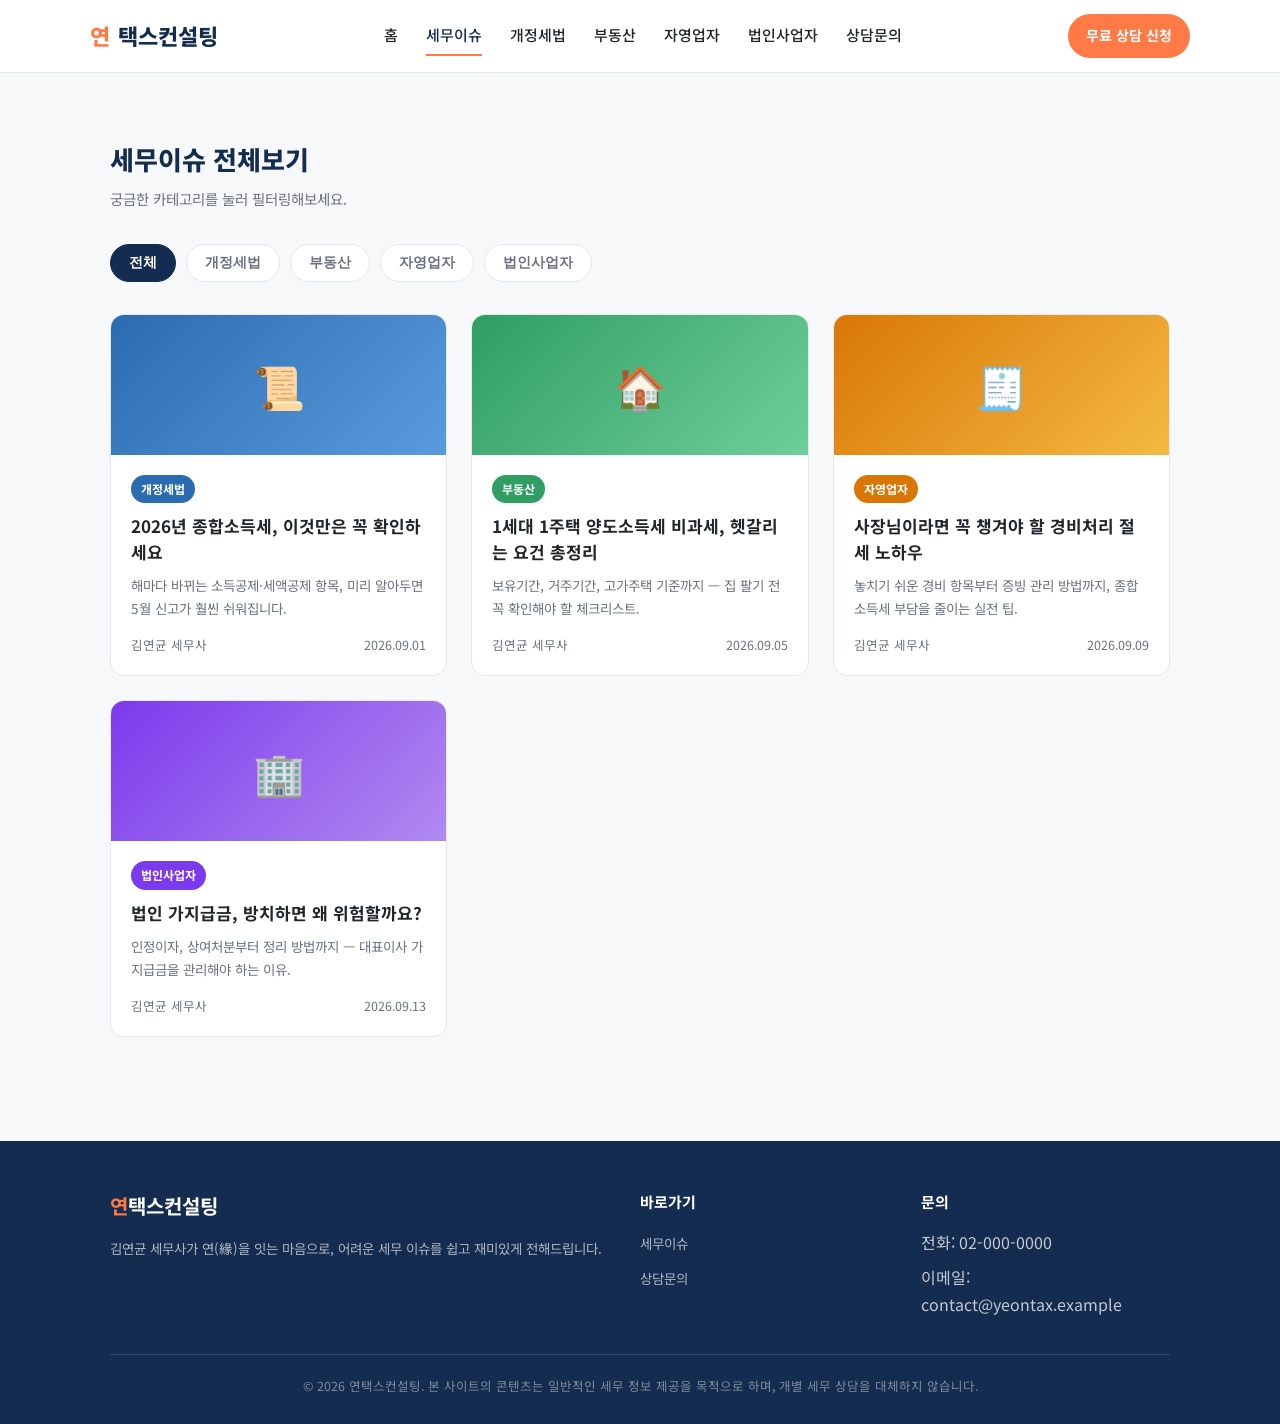
==== blog.html @ 4e2dc9d8 "Merge 58a5f38770da1b1a11c53f82adcb4b5a8daee67b into 29d1952ac6ea8d5ac8eed54de7ce35b76712c909" ====
<!DOCTYPE html>
<html lang="ko">
<head>
<meta charset="UTF-8">
<meta name="viewport" content="width=device-width, initial-scale=1.0">
<title>세무이슈 전체보기 | 연택스컨설팅</title>
<meta name="description" content="개정세법, 부동산, 자영업자, 법인사업자 카테고리별 세무 이슈를 모아봤습니다.">
<link rel="preconnect" href="https://fonts.googleapis.com">
<link href="https://fonts.googleapis.com/css2?family=Noto+Sans+KR:wght@400;500;700;800&display=swap" rel="stylesheet">
<link rel="stylesheet" href="css/style.css">
</head>
<body>

<header class="site-header">
  <div class="wrap header-inner">
    <a href="index.html" class="logo"><span>연</span>택스컨설팅</a>
    <nav class="main-nav">
      <a href="index.html">홈</a>
      <a href="blog.html" class="active">세무이슈</a>
      <a href="blog.html?cat=tax">개정세법</a>
      <a href="blog.html?cat=realestate">부동산</a>
      <a href="blog.html?cat=selfemployed">자영업자</a>
      <a href="blog.html?cat=corp">법인사업자</a>
      <a href="contact.html">상담문의</a>
    </nav>
    <a href="contact.html" class="header-cta">무료 상담 신청</a>
    <button class="nav-toggle" aria-label="메뉴 열기">☰</button>
  </div>
</header>

<section class="section" style="padding-bottom:0;">
  <div class="wrap">
    <div class="section-head">
      <div>
        <h2>세무이슈 전체보기</h2>
        <p>궁금한 카테고리를 눌러 필터링해보세요.</p>
      </div>
    </div>
    <div class="filter-tabs">
      <button class="filter-tab active" data-filter="all">전체</button>
      <button class="filter-tab" data-filter="tax">개정세법</button>
      <button class="filter-tab" data-filter="realestate">부동산</button>
      <button class="filter-tab" data-filter="selfemployed">자영업자</button>
      <button class="filter-tab" data-filter="corp">법인사업자</button>
    </div>
  </div>
</section>

<section class="section" style="padding-top:0;">
  <div class="wrap">
    <div class="post-grid">
      <a class="post-card" href="posts/post-1.html" data-category="tax">
        <div class="post-thumb thumb-tax">📜</div>
        <div class="post-body">
          <span class="tag tag-tax">개정세법</span>
          <h3>2026년 종합소득세, 이것만은 꼭 확인하세요</h3>
          <p class="excerpt">해마다 바뀌는 소득공제·세액공제 항목, 미리 알아두면 5월 신고가 훨씬 쉬워집니다.</p>
          <div class="post-meta"><span>김연균 세무사</span><span>2026.09.01</span></div>
        </div>
      </a>
      <a class="post-card" href="posts/post-2.html" data-category="realestate">
        <div class="post-thumb thumb-realestate">🏠</div>
        <div class="post-body">
          <span class="tag tag-realestate">부동산</span>
          <h3>1세대 1주택 양도소득세 비과세, 헷갈리는 요건 총정리</h3>
          <p class="excerpt">보유기간, 거주기간, 고가주택 기준까지 — 집 팔기 전 꼭 확인해야 할 체크리스트.</p>
          <div class="post-meta"><span>김연균 세무사</span><span>2026.09.05</span></div>
        </div>
      </a>
      <a class="post-card" href="posts/post-3.html" data-category="selfemployed">
        <div class="post-thumb thumb-selfemployed">🧾</div>
        <div class="post-body">
          <span class="tag tag-selfemployed">자영업자</span>
          <h3>사장님이라면 꼭 챙겨야 할 경비처리 절세 노하우</h3>
          <p class="excerpt">놓치기 쉬운 경비 항목부터 증빙 관리 방법까지, 종합소득세 부담을 줄이는 실전 팁.</p>
          <div class="post-meta"><span>김연균 세무사</span><span>2026.09.09</span></div>
        </div>
      </a>

      <a class="post-card" href="posts/post-4.html" data-category="corp">
        <div class="post-thumb thumb-corp">🏢</div>
        <div class="post-body">
          <span class="tag tag-corp">법인사업자</span>
          <h3>법인 가지급금, 방치하면 왜 위험할까요?</h3>
          <p class="excerpt">인정이자, 상여처분부터 정리 방법까지 — 대표이사 가지급금을 관리해야 하는 이유.</p>
          <div class="post-meta"><span>김연균 세무사</span><span>2026.09.13</span></div>
        </div>
      </a>

      <!-- 앞으로 새 글이 추가되면 이 자리에 카드를 하나씩 늘려주세요.
           data-category 값은 tax / realestate / selfemployed / corp 중 하나로 지정합니다. -->
    </div>
  </div>
</section>

<footer class="site-footer">
  <div class="wrap">
    <div class="footer-grid">
      <div>
        <h4 style="color:#fff; font-size:20px;"><span style="color:var(--accent);">연</span>택스컨설팅</h4>
        <p>김연균 세무사가 연(緣)을 잇는 마음으로, 어려운 세무 이슈를 쉽고 재미있게 전해드립니다.</p>
      </div>
      <div>
        <h4>바로가기</h4>
        <ul>
          <li><a href="blog.html">세무이슈</a></li>
          <li><a href="contact.html">상담문의</a></li>
        </ul>
      </div>
      <div>
        <h4>문의</h4>
        <ul>
          <li>전화: 02-000-0000</li>
          <li>이메일: contact@yeontax.example</li>
        </ul>
      </div>
    </div>
    <div class="footer-bottom">
      © 2026 연택스컨설팅. 본 사이트의 콘텐츠는 일반적인 세무 정보 제공을 목적으로 하며, 개별 세무 상담을 대체하지 않습니다.
    </div>
  </div>
</footer>

<script src="js/main.js"></script>
<script>
  // URL의 ?cat= 파라미터로 들어오면 해당 필터를 자동 적용
  (function () {
    var params = new URLSearchParams(window.location.search);
    var cat = params.get("cat");
    if (cat) {
      var tab = document.querySelector('.filter-tab[data-filter="' + cat + '"]');
      if (tab) tab.click();
    }
  })();
</script>
</body>
</html>
---- css/style.css ----
/* ===== 세무톡 공통 스타일 ===== */
:root {
  --navy: #142c4f;
  --navy-light: #1e3f6e;
  --accent: #ff7a45;
  --accent-dark: #e2601f;
  --bg: #f7f8fa;
  --card-bg: #ffffff;
  --text: #22262b;
  --text-muted: #6b7280;
  --border: #e5e8ec;
  --tag-tax: #2b6cb0;
  --tag-realestate: #2f9e63;
  --tag-selfemployed: #d97706;
  --tag-corp: #7c3aed;
  --radius: 14px;
  --max-width: 1100px;
}

* { box-sizing: border-box; }

html { scroll-behavior: smooth; }

body {
  margin: 0;
  font-family: "Noto Sans KR", "Pretendard", -apple-system, "Malgun Gothic", sans-serif;
  background: var(--bg);
  color: var(--text);
  line-height: 1.7;
  -webkit-font-smoothing: antialiased;
}

a { color: inherit; text-decoration: none; }
img { max-width: 100%; display: block; }
ul { list-style: none; margin: 0; padding: 0; }

.wrap {
  max-width: var(--max-width);
  margin: 0 auto;
  padding: 0 20px;
}

/* ---------- Header ---------- */
.site-header {
  position: sticky;
  top: 0;
  z-index: 50;
  background: rgba(255, 255, 255, 0.92);
  backdrop-filter: blur(6px);
  border-bottom: 1px solid var(--border);
}

.header-inner {
  display: flex;
  align-items: center;
  justify-content: space-between;
  padding: 14px 0;
}

.logo {
  display: flex;
  align-items: center;
  gap: 8px;
  font-weight: 800;
  font-size: 22px;
  color: var(--navy);
}
.logo span { color: var(--accent); }

.main-nav {
  display: flex;
  gap: 28px;
}
.main-nav a {
  font-size: 15px;
  font-weight: 500;
  color: var(--text);
  padding: 6px 0;
  border-bottom: 2px solid transparent;
  transition: color .15s, border-color .15s;
}
.main-nav a:hover,
.main-nav a.active {
  color: var(--navy);
  border-color: var(--accent);
}

.header-cta {
  display: inline-block;
  background: var(--accent);
  color: #fff;
  font-weight: 700;
  font-size: 14px;
  padding: 10px 18px;
  border-radius: 999px;
  transition: background .15s, transform .15s;
  white-space: nowrap;
}
.header-cta:hover { background: var(--accent-dark); transform: translateY(-1px); }

.nav-toggle {
  display: none;
  background: none;
  border: none;
  font-size: 24px;
  cursor: pointer;
  color: var(--navy);
}

/* ---------- Hero ---------- */
.hero {
  background: linear-gradient(135deg, var(--navy) 0%, var(--navy-light) 100%);
  color: #fff;
  padding: 72px 0 88px;
}
.hero-inner { text-align: center; max-width: 720px; margin: 0 auto; }
.hero-eyebrow {
  display: inline-block;
  background: rgba(255,255,255,0.12);
  padding: 6px 14px;
  border-radius: 999px;
  font-size: 13px;
  font-weight: 600;
  margin-bottom: 18px;
  letter-spacing: .02em;
}
.hero h1 {
  font-size: clamp(28px, 4vw, 42px);
  line-height: 1.4;
  margin: 0 0 16px;
  font-weight: 800;
}
.hero h1 em { color: var(--accent); font-style: normal; }
.hero p {
  font-size: 17px;
  color: rgba(255,255,255,0.82);
  margin: 0 0 32px;
}
.hero-actions {
  display: flex;
  gap: 12px;
  justify-content: center;
  flex-wrap: wrap;
}
.btn {
  display: inline-block;
  padding: 14px 28px;
  border-radius: 999px;
  font-weight: 700;
  font-size: 15px;
  transition: transform .15s, box-shadow .15s, background .15s;
}
.btn-primary {
  background: var(--accent);
  color: #fff;
  box-shadow: 0 8px 20px rgba(255,122,69,0.35);
}
.btn-primary:hover { background: var(--accent-dark); transform: translateY(-2px); }
.btn-ghost {
  background: rgba(255,255,255,0.08);
  color: #fff;
  border: 1px solid rgba(255,255,255,0.35);
}
.btn-ghost:hover { background: rgba(255,255,255,0.18); }

/* ---------- Section titles ---------- */
.section { padding: 64px 0; }
.section-head {
  display: flex;
  align-items: flex-end;
  justify-content: space-between;
  margin-bottom: 32px;
  gap: 16px;
  flex-wrap: wrap;
}
.section-head h2 {
  font-size: 26px;
  font-weight: 800;
  color: var(--navy);
  margin: 0 0 6px;
}
.section-head p { margin: 0; color: var(--text-muted); font-size: 14.5px; }
.section-link {
  font-weight: 700;
  font-size: 14px;
  color: var(--navy);
  border-bottom: 2px solid var(--accent);
  padding-bottom: 2px;
}

/* ---------- Category pills ---------- */
.category-grid {
  display: grid;
  grid-template-columns: repeat(4, 1fr);
  gap: 16px;
}
.category-card {
  background: var(--card-bg);
  border: 1px solid var(--border);
  border-radius: var(--radius);
  padding: 24px 20px;
  text-align: center;
  transition: transform .15s, box-shadow .15s;
}
.category-card:hover {
  transform: translateY(-4px);
  box-shadow: 0 12px 28px rgba(20,44,79,0.08);
}
.category-card .emoji { font-size: 30px; margin-bottom: 10px; }
.category-card h3 { font-size: 16px; margin: 0 0 6px; color: var(--navy); }
.category-card p { font-size: 13px; color: var(--text-muted); margin: 0; }

/* ---------- Post cards ---------- */
.post-grid {
  display: grid;
  grid-template-columns: repeat(3, 1fr);
  gap: 24px;
}
.post-card {
  background: var(--card-bg);
  border: 1px solid var(--border);
  border-radius: var(--radius);
  overflow: hidden;
  display: flex;
  flex-direction: column;
  transition: transform .15s, box-shadow .15s;
}
.post-card:hover {
  transform: translateY(-4px);
  box-shadow: 0 16px 32px rgba(20,44,79,0.1);
}
.post-thumb {
  height: 140px;
  display: flex;
  align-items: center;
  justify-content: center;
  font-size: 42px;
  color: #fff;
}
.post-body { padding: 20px; display: flex; flex-direction: column; gap: 10px; flex: 1; }
.tag {
  display: inline-block;
  align-self: flex-start;
  font-size: 12px;
  font-weight: 700;
  padding: 4px 10px;
  border-radius: 999px;
  color: #fff;
}
.tag-tax { background: var(--tag-tax); }
.tag-realestate { background: var(--tag-realestate); }
.tag-selfemployed { background: var(--tag-selfemployed); }
.tag-corp { background: var(--tag-corp); }

.thumb-tax { background: linear-gradient(135deg,#2b6cb0,#5a9bde); }
.thumb-realestate { background: linear-gradient(135deg,#2f9e63,#6fce9a); }
.thumb-selfemployed { background: linear-gradient(135deg,#d97706,#f4b942); }
.thumb-corp { background: linear-gradient(135deg,#7c3aed,#b18af0); }

.post-card h3 {
  font-size: 17px;
  margin: 0;
  color: var(--text);
  line-height: 1.5;
}
.post-card .excerpt {
  font-size: 13.5px;
  color: var(--text-muted);
  margin: 0;
  flex: 1;
}
.post-meta {
  display: flex;
  justify-content: space-between;
  font-size: 12.5px;
  color: var(--text-muted);
  margin-top: 4px;
}

/* ---------- CTA banner ---------- */
.cta-banner {
  background: #fff3ea;
  border: 1px solid #ffd9bd;
  border-radius: 20px;
  padding: 40px;
  display: flex;
  align-items: center;
  justify-content: space-between;
  gap: 24px;
  flex-wrap: wrap;
}
.cta-banner h3 { font-size: 21px; margin: 0 0 8px; color: var(--navy); }
.cta-banner p { margin: 0; color: var(--text-muted); font-size: 14.5px; }

/* ---------- Footer ---------- */
.site-footer {
  background: var(--navy);
  color: rgba(255,255,255,0.75);
  padding: 48px 0 28px;
  margin-top: 40px;
}
.footer-grid {
  display: grid;
  grid-template-columns: 2fr 1fr 1fr;
  gap: 32px;
  margin-bottom: 28px;
}
.footer-grid h4 { color: #fff; font-size: 15px; margin: 0 0 14px; }
.footer-grid p, .footer-grid a { font-size: 13.5px; color: rgba(255,255,255,0.65); }
.footer-grid li { margin-bottom: 8px; }
.footer-grid a:hover { color: #fff; }
.footer-bottom {
  border-top: 1px solid rgba(255,255,255,0.12);
  padding-top: 20px;
  font-size: 12.5px;
  color: rgba(255,255,255,0.45);
  text-align: center;
}

/* ---------- Blog list page ---------- */
.filter-tabs {
  display: flex;
  gap: 10px;
  flex-wrap: wrap;
  margin-bottom: 32px;
}
.filter-tab {
  padding: 9px 18px;
  border-radius: 999px;
  border: 1px solid var(--border);
  background: #fff;
  font-size: 13.5px;
  font-weight: 600;
  color: var(--text-muted);
  cursor: pointer;
  transition: all .15s;
}
.filter-tab:hover { border-color: var(--navy); color: var(--navy); }
.filter-tab.active { background: var(--navy); color: #fff; border-color: var(--navy); }

/* ---------- Post detail page ---------- */
.post-hero {
  background: var(--navy);
  color: #fff;
  padding: 56px 0 40px;
}
.post-hero .tag { margin-bottom: 16px; }
.post-hero h1 { font-size: clamp(24px, 3.4vw, 34px); margin: 0 0 16px; line-height: 1.45; }
.post-hero .meta { font-size: 13.5px; color: rgba(255,255,255,0.7); }

.post-content {
  max-width: 760px;
  margin: 0 auto;
  padding: 48px 20px 20px;
  font-size: 16.5px;
}
.post-content h2 {
  font-size: 21px;
  color: var(--navy);
  margin: 40px 0 14px;
  padding-top: 4px;
}
.post-content h3 { font-size: 17.5px; color: var(--navy); margin: 28px 0 10px; }
.post-content p { margin: 0 0 16px; }
.post-content ul, .post-content ol { margin: 0 0 16px; padding-left: 22px; }
.post-content li { margin-bottom: 8px; }

.callout {
  background: #eef5ff;
  border-left: 4px solid var(--tag-tax);
  border-radius: 8px;
  padding: 18px 20px;
  margin: 24px 0;
  font-size: 15px;
}
.callout strong { color: var(--tag-tax); }

.callout-warn {
  background: #fff8e8;
  border-left: 4px solid var(--tag-selfemployed);
}
.callout-warn strong { color: var(--tag-selfemployed); }

.disclaimer {
  margin-top: 36px;
  padding: 16px 18px;
  background: #f3f4f6;
  border-radius: 10px;
  font-size: 13px;
  color: var(--text-muted);
}

.share-cta {
  max-width: 760px;
  margin: 40px auto 0;
  padding: 0 20px;
}

.author-box {
  max-width: 760px;
  margin: 24px auto 0;
  padding: 20px;
  background: #fff;
  border: 1px solid var(--border);
  border-radius: var(--radius);
  display: flex;
  gap: 14px;
  align-items: center;
}
.author-avatar {
  width: 46px; height: 46px; border-radius: 50%;
  background: var(--navy); color: #fff;
  display: flex; align-items: center; justify-content: center;
  font-weight: 800; flex-shrink: 0;
}
.author-box .name { font-weight: 700; color: var(--navy); font-size: 14.5px; }
.author-box .role { font-size: 12.5px; color: var(--text-muted); }

/* ---------- Comments ---------- */
.comments-section {
  max-width: 760px;
  margin: 48px auto 0;
  padding: 0 20px 60px;
}
.comments-section h3 { font-size: 18px; color: var(--navy); margin-bottom: 16px; }
.comments-placeholder {
  border: 1px dashed var(--border);
  border-radius: var(--radius);
  padding: 28px;
  text-align: center;
  color: var(--text-muted);
  font-size: 13.5px;
  background: #fff;
}

/* ---------- Contact page ---------- */
.contact-layout {
  display: grid;
  grid-template-columns: 1.1fr 0.9fr;
  gap: 40px;
  align-items: start;
}
.contact-form {
  background: #fff;
  border: 1px solid var(--border);
  border-radius: var(--radius);
  padding: 32px;
}
.form-row { margin-bottom: 18px; }
.form-row label {
  display: block;
  font-size: 13.5px;
  font-weight: 700;
  margin-bottom: 6px;
  color: var(--navy);
}
.form-row input,
.form-row select,
.form-row textarea {
  width: 100%;
  padding: 12px 14px;
  border: 1px solid var(--border);
  border-radius: 8px;
  font-size: 14.5px;
  font-family: inherit;
  background: #fbfbfc;
}
.form-row textarea { resize: vertical; min-height: 110px; }
.form-note { font-size: 12.5px; color: var(--text-muted); margin-top: -8px; margin-bottom: 18px; }

.contact-info-card {
  background: var(--navy);
  color: #fff;
  border-radius: var(--radius);
  padding: 32px;
}
.contact-info-card h3 { margin: 0 0 18px; font-size: 18px; }
.contact-info-card .item { margin-bottom: 16px; font-size: 14.5px; }
.contact-info-card .item .label { display: block; font-size: 12.5px; color: rgba(255,255,255,0.6); margin-bottom: 2px; }

/* ---------- Responsive ---------- */
@media (max-width: 860px) {
  .main-nav { display: none; }
  .nav-toggle { display: block; }
  .category-grid { grid-template-columns: repeat(2, 1fr); }
  .post-grid { grid-template-columns: 1fr; }
  .footer-grid { grid-template-columns: 1fr; }
  .contact-layout { grid-template-columns: 1fr; }
}

@media (max-width: 480px) {
  .category-grid { grid-template-columns: 1fr; }
}
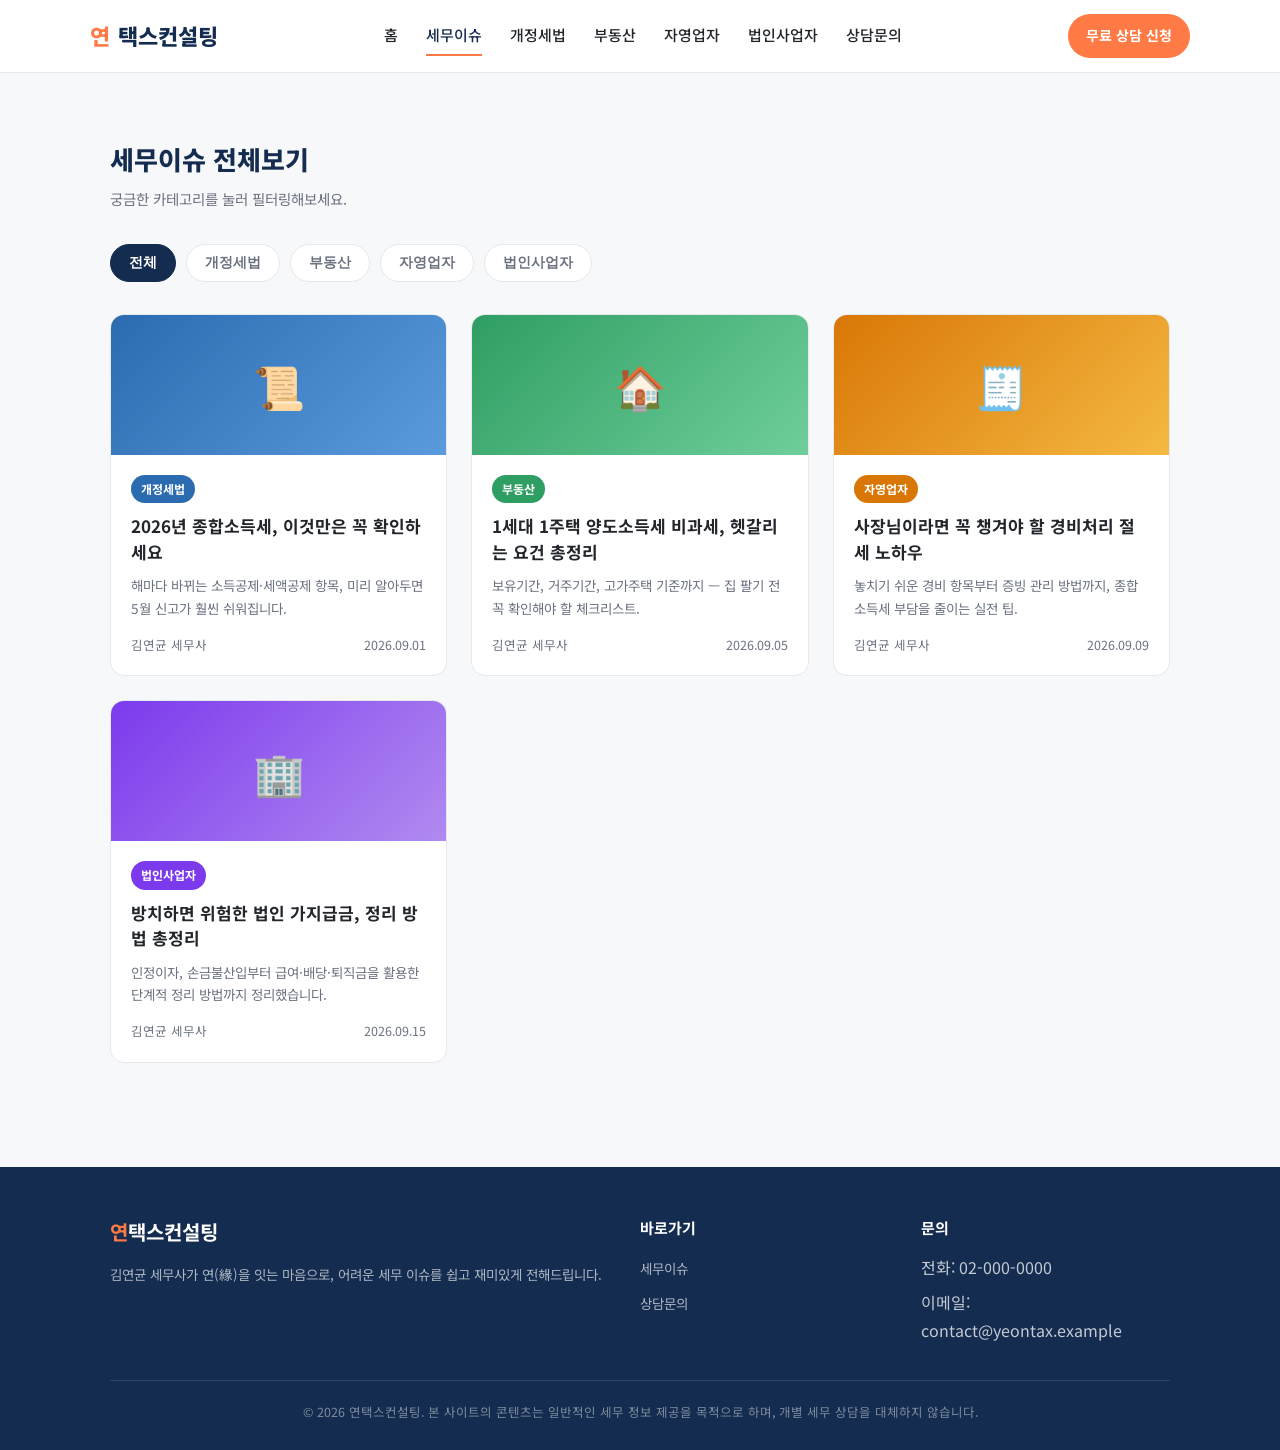
==== commit 27253456: "Add blog post: 법인 가지급금 정리 방법 (법인사업자) Adds posts/post-4.html covering corporate 가지급금 issues and clean" ====
--- a/blog.html
+++ b/blog.html
@@ -81,9 +81,9 @@
         <div class="post-thumb thumb-corp">🏢</div>
         <div class="post-body">
           <span class="tag tag-corp">법인사업자</span>
-          <h3>법인 가지급금, 방치하면 왜 위험할까요?</h3>
-          <p class="excerpt">인정이자, 상여처분부터 정리 방법까지 — 대표이사 가지급금을 관리해야 하는 이유.</p>
-          <div class="post-meta"><span>김연균 세무사</span><span>2026.09.13</span></div>
+          <h3>방치하면 위험한 법인 가지급금, 정리 방법 총정리</h3>
+          <p class="excerpt">인정이자, 손금불산입부터 급여·배당·퇴직금을 활용한 단계적 정리 방법까지 정리했습니다.</p>
+          <div class="post-meta"><span>김연균 세무사</span><span>2026.09.15</span></div>
         </div>
       </a>
 
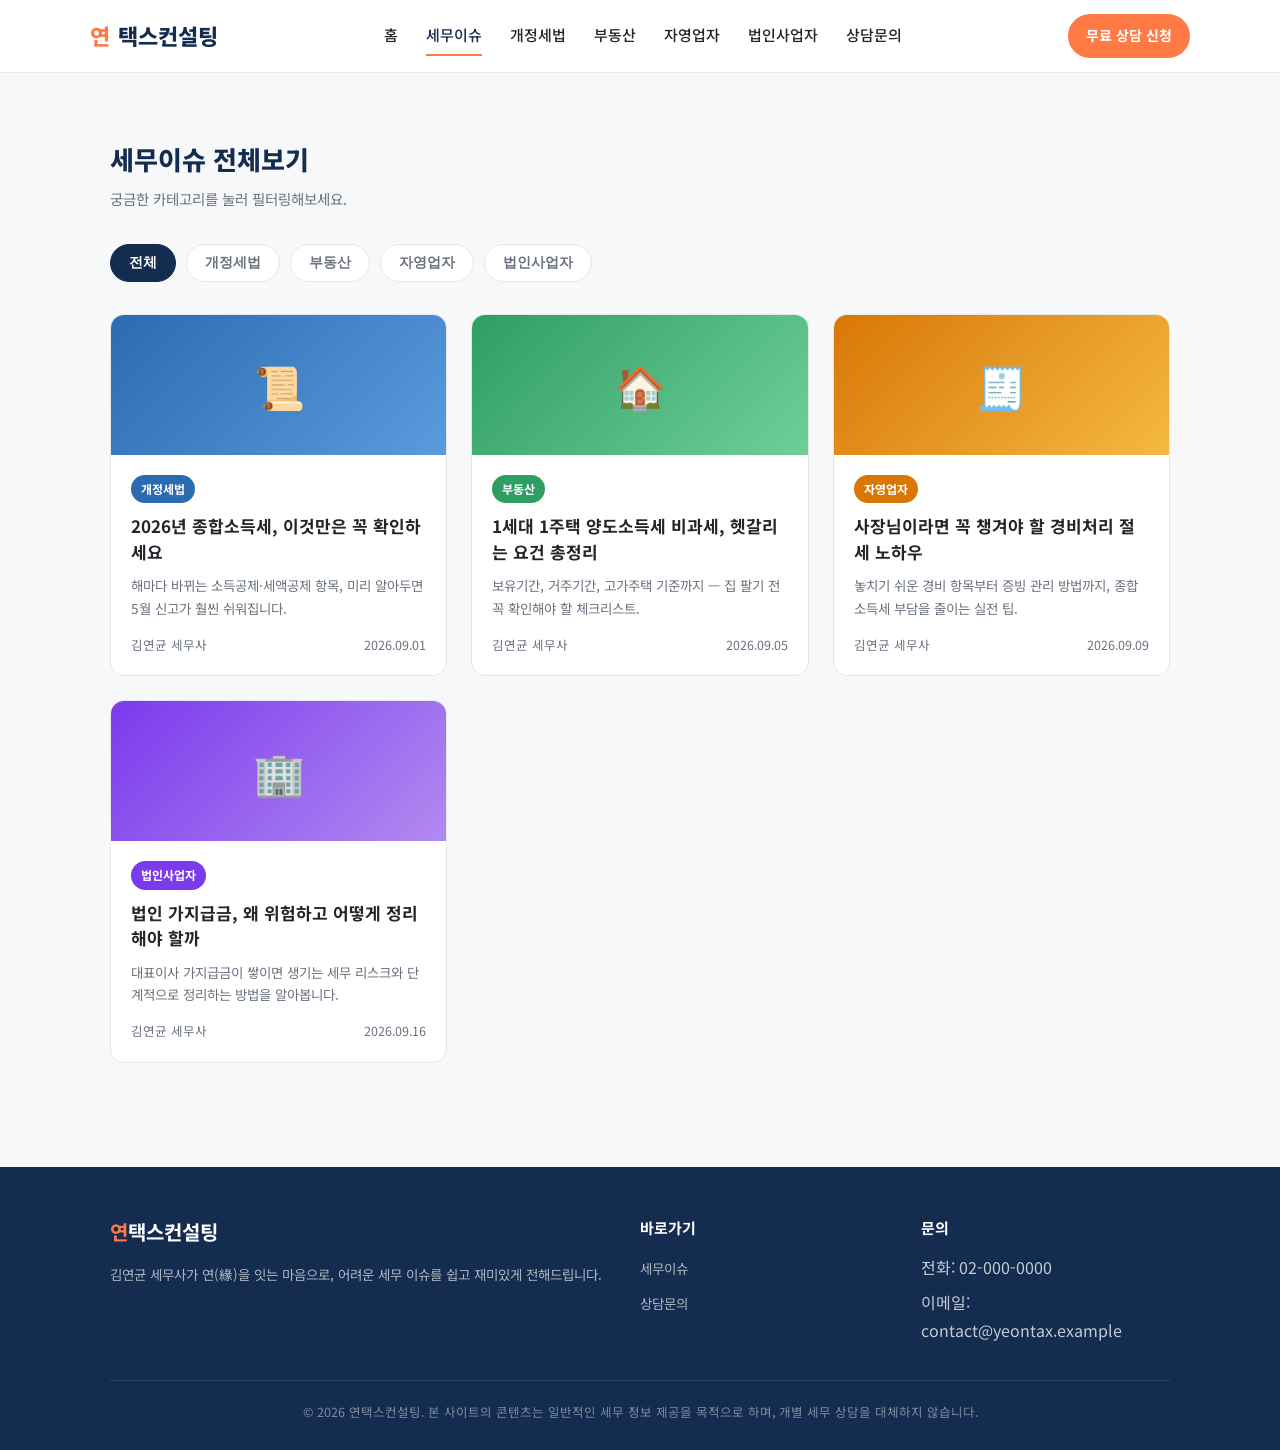
==== commit dd619420: "Add blog post: 법인 가지급금 정리 방법 (법인사업자) - posts/post-4.html: 법인 가지급금이 발생하는 이유, 세무 리스크,   단계적 정리 방법을 다루는" ====
--- a/blog.html
+++ b/blog.html
@@ -81,9 +81,9 @@
         <div class="post-thumb thumb-corp">🏢</div>
         <div class="post-body">
           <span class="tag tag-corp">법인사업자</span>
-          <h3>방치하면 위험한 법인 가지급금, 정리 방법 총정리</h3>
-          <p class="excerpt">인정이자, 손금불산입부터 급여·배당·퇴직금을 활용한 단계적 정리 방법까지 정리했습니다.</p>
-          <div class="post-meta"><span>김연균 세무사</span><span>2026.09.15</span></div>
+          <h3>법인 가지급금, 왜 위험하고 어떻게 정리해야 할까</h3>
+          <p class="excerpt">대표이사 가지급금이 쌓이면 생기는 세무 리스크와 단계적으로 정리하는 방법을 알아봅니다.</p>
+          <div class="post-meta"><span>김연균 세무사</span><span>2026.09.16</span></div>
         </div>
       </a>
 
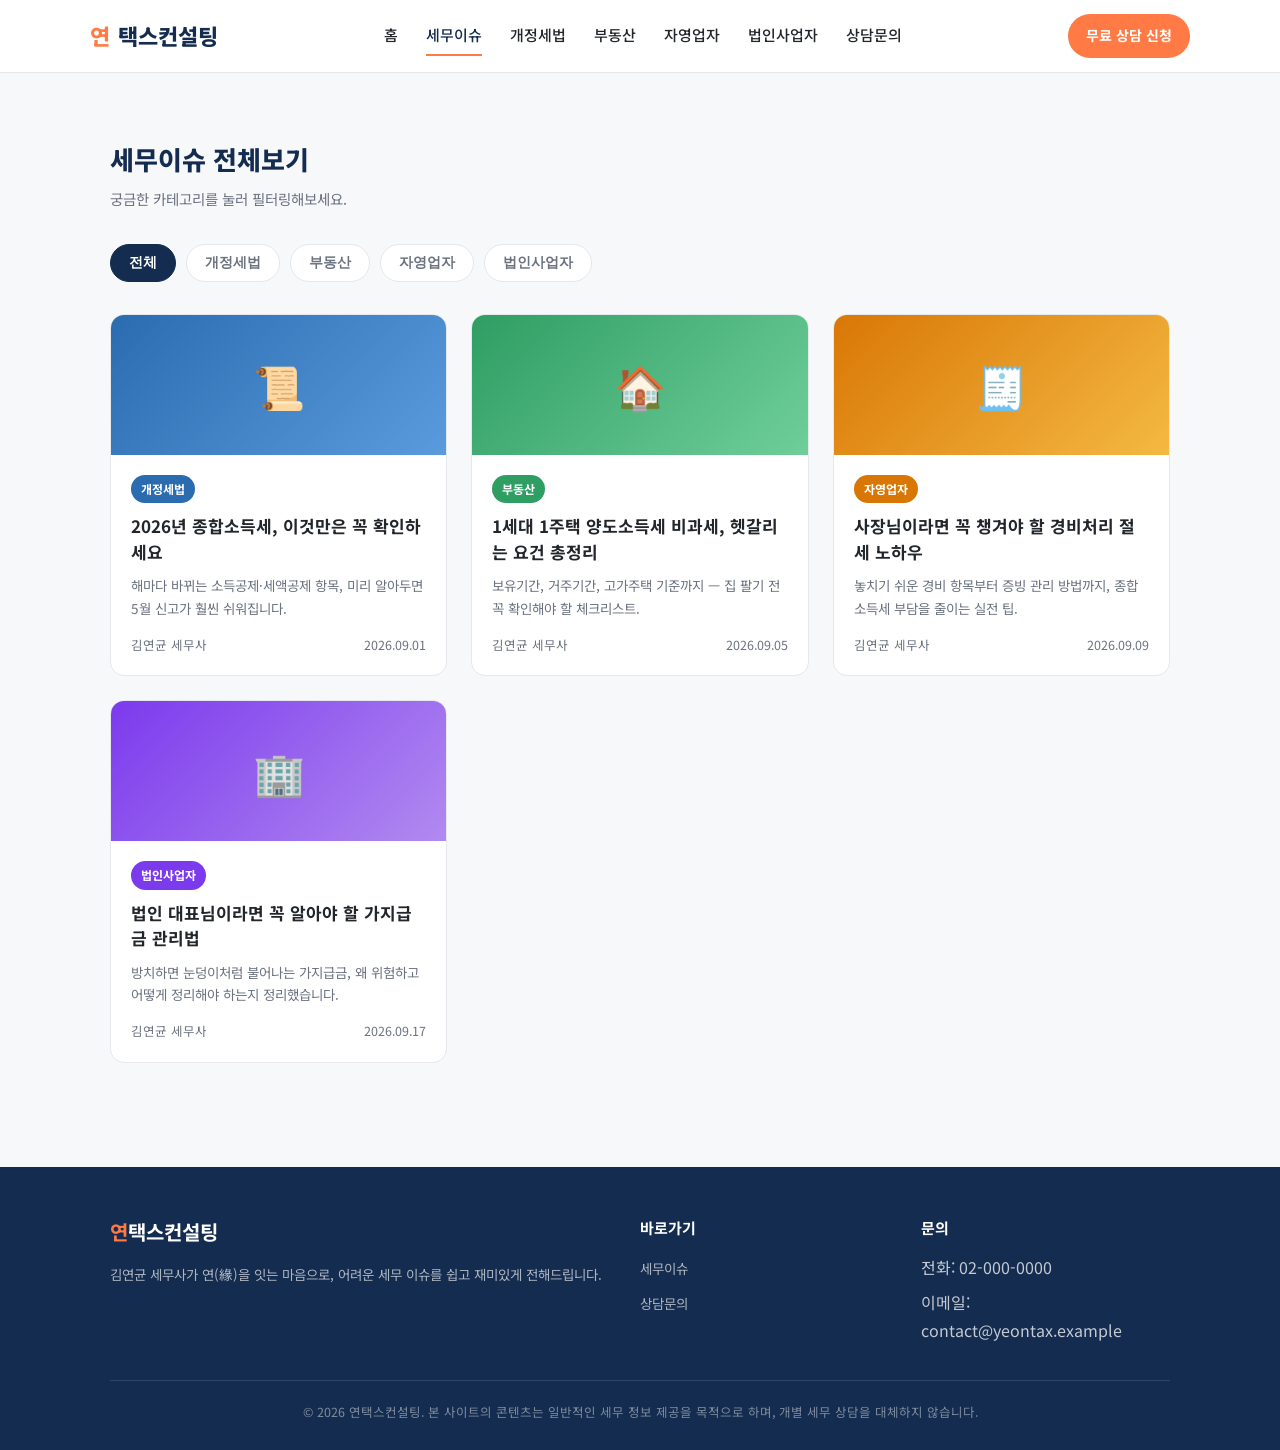
==== commit 27338184: "법인 가지급금 관리 블로그 글 추가 (법인사업자 카테고리) - posts/post-4.html: 법인 대표님이라면 꼭 알아야 할 가지급금 관리법 - blog.html: 세무이슈 목" ====
--- a/blog.html
+++ b/blog.html
@@ -81,9 +81,9 @@
         <div class="post-thumb thumb-corp">🏢</div>
         <div class="post-body">
           <span class="tag tag-corp">법인사업자</span>
-          <h3>법인 가지급금, 왜 위험하고 어떻게 정리해야 할까</h3>
-          <p class="excerpt">대표이사 가지급금이 쌓이면 생기는 세무 리스크와 단계적으로 정리하는 방법을 알아봅니다.</p>
-          <div class="post-meta"><span>김연균 세무사</span><span>2026.09.16</span></div>
+          <h3>법인 대표님이라면 꼭 알아야 할 가지급금 관리법</h3>
+          <p class="excerpt">방치하면 눈덩이처럼 불어나는 가지급금, 왜 위험하고 어떻게 정리해야 하는지 정리했습니다.</p>
+          <div class="post-meta"><span>김연균 세무사</span><span>2026.09.17</span></div>
         </div>
       </a>
 
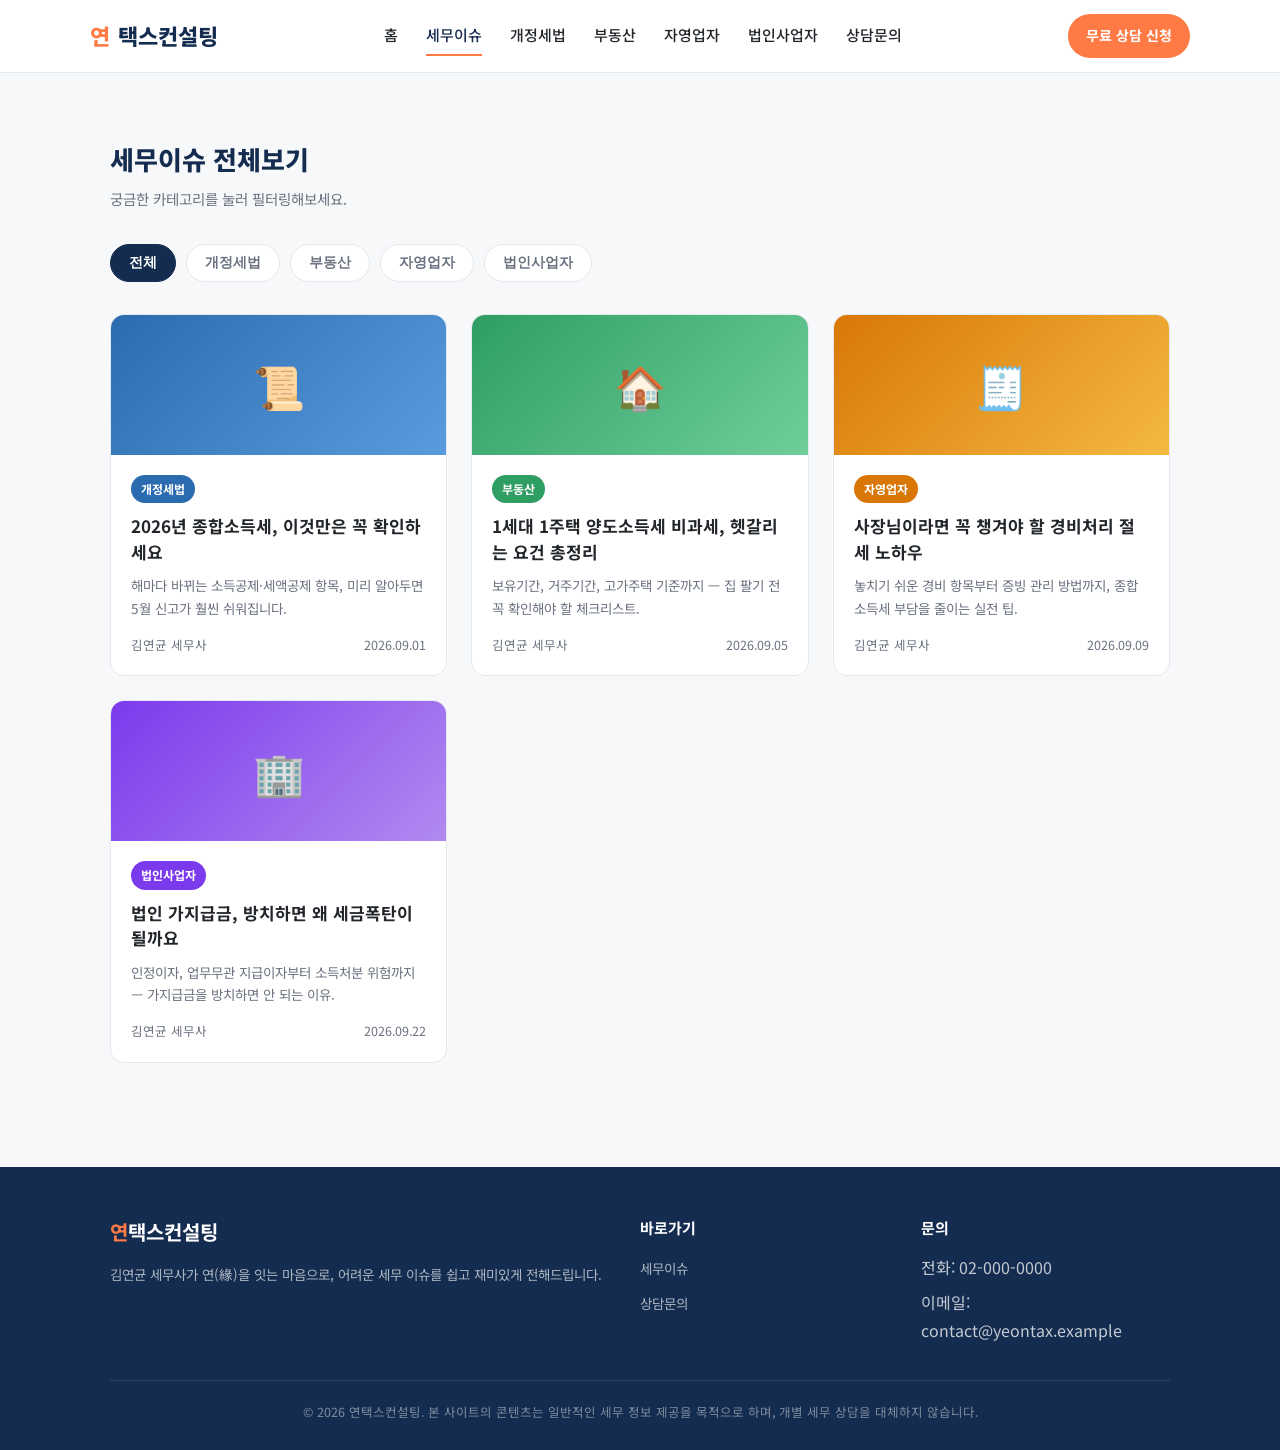
==== commit b28c6e6e: "Add blog post: 법인 가지급금, 방치하면 왜 세금폭탄이 될까요 법인사업자 카테고리 신규 글 추가 - 가지급금 인정이자, 업무무관 지급이자, 소득처분 위험을 다룸. blo" ====
--- a/blog.html
+++ b/blog.html
@@ -76,14 +76,13 @@
           <div class="post-meta"><span>김연균 세무사</span><span>2026.09.09</span></div>
         </div>
       </a>
-
       <a class="post-card" href="posts/post-4.html" data-category="corp">
         <div class="post-thumb thumb-corp">🏢</div>
         <div class="post-body">
           <span class="tag tag-corp">법인사업자</span>
-          <h3>법인 대표님이라면 꼭 알아야 할 가지급금 관리법</h3>
-          <p class="excerpt">방치하면 눈덩이처럼 불어나는 가지급금, 왜 위험하고 어떻게 정리해야 하는지 정리했습니다.</p>
-          <div class="post-meta"><span>김연균 세무사</span><span>2026.09.17</span></div>
+          <h3>법인 가지급금, 방치하면 왜 세금폭탄이 될까요</h3>
+          <p class="excerpt">인정이자, 업무무관 지급이자부터 소득처분 위험까지 — 가지급금을 방치하면 안 되는 이유.</p>
+          <div class="post-meta"><span>김연균 세무사</span><span>2026.09.22</span></div>
         </div>
       </a>
 
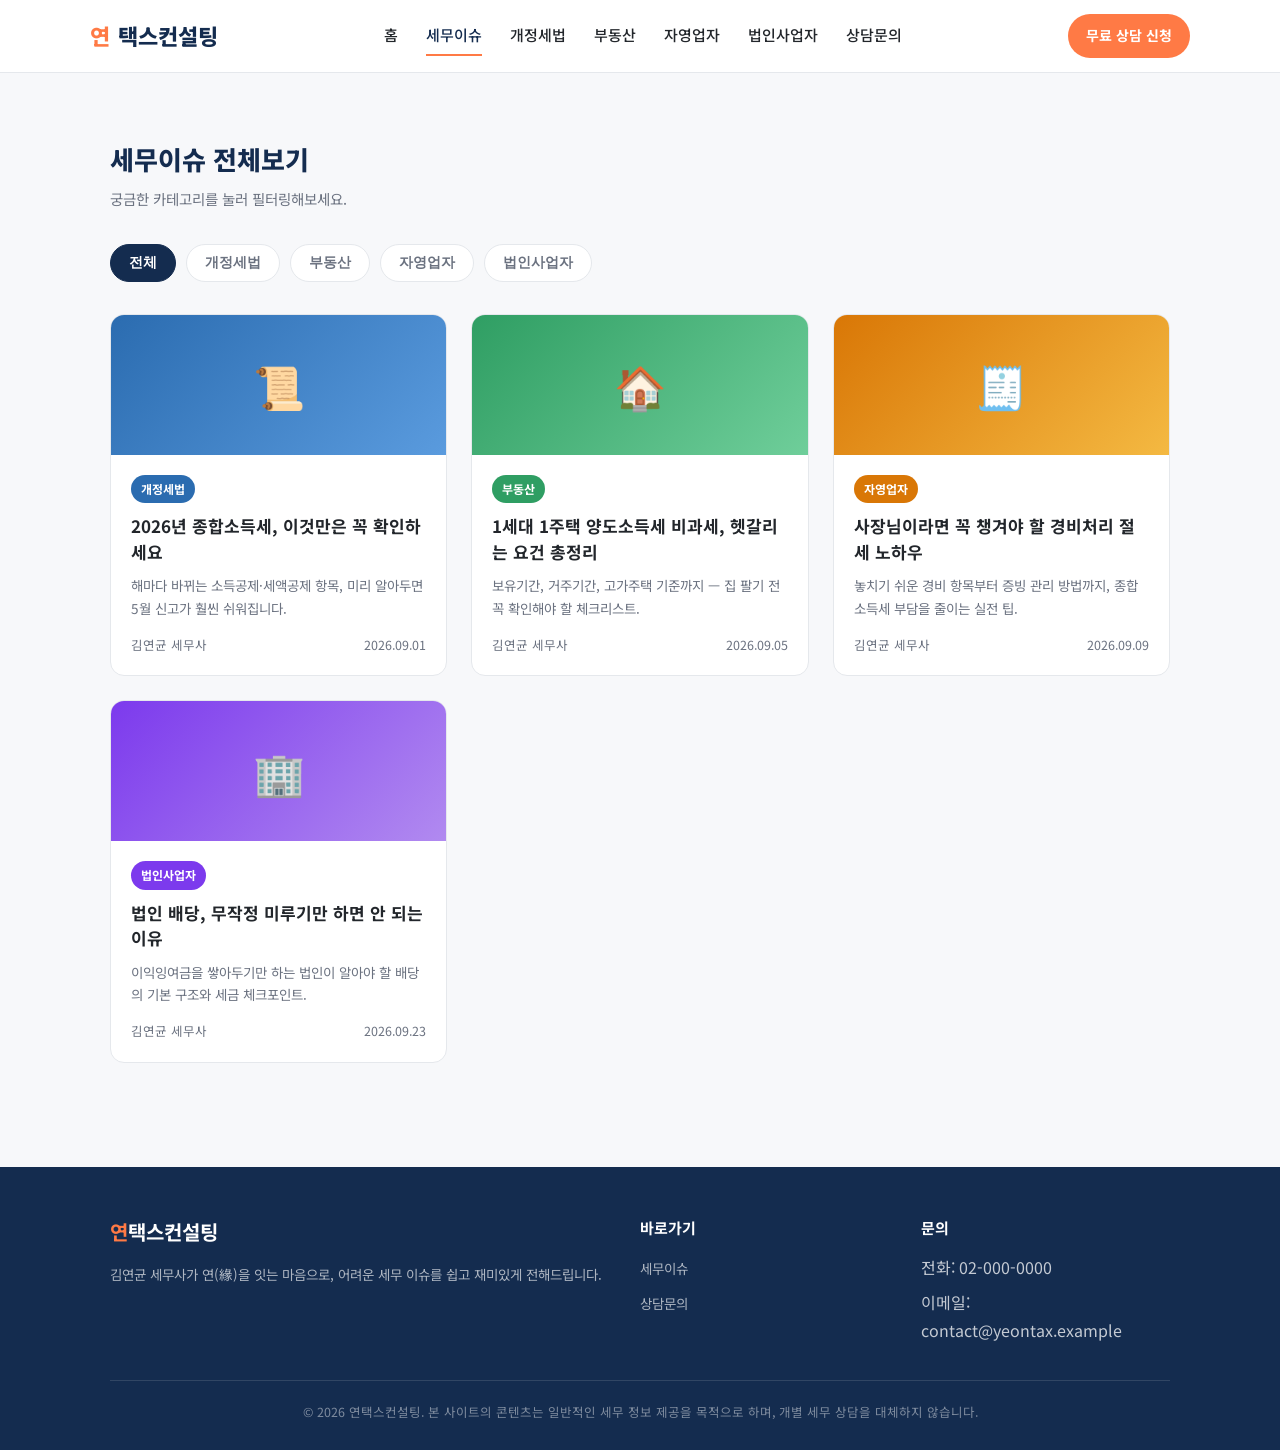
==== commit 02428433: "법인사업자 카테고리 신규 글 추가: 법인 배당 이익잉여금을 배당하지 않고 쌓아두기만 할 때 생기는 문제와 배당소득 종합과세 개념을 다루는 신규 포스트(post-4.html)를 추가" ====
--- a/blog.html
+++ b/blog.html
@@ -80,9 +80,9 @@
         <div class="post-thumb thumb-corp">🏢</div>
         <div class="post-body">
           <span class="tag tag-corp">법인사업자</span>
-          <h3>법인 가지급금, 방치하면 왜 세금폭탄이 될까요</h3>
-          <p class="excerpt">인정이자, 업무무관 지급이자부터 소득처분 위험까지 — 가지급금을 방치하면 안 되는 이유.</p>
-          <div class="post-meta"><span>김연균 세무사</span><span>2026.09.22</span></div>
+          <h3>법인 배당, 무작정 미루기만 하면 안 되는 이유</h3>
+          <p class="excerpt">이익잉여금을 쌓아두기만 하는 법인이 알아야 할 배당의 기본 구조와 세금 체크포인트.</p>
+          <div class="post-meta"><span>김연균 세무사</span><span>2026.09.23</span></div>
         </div>
       </a>
 
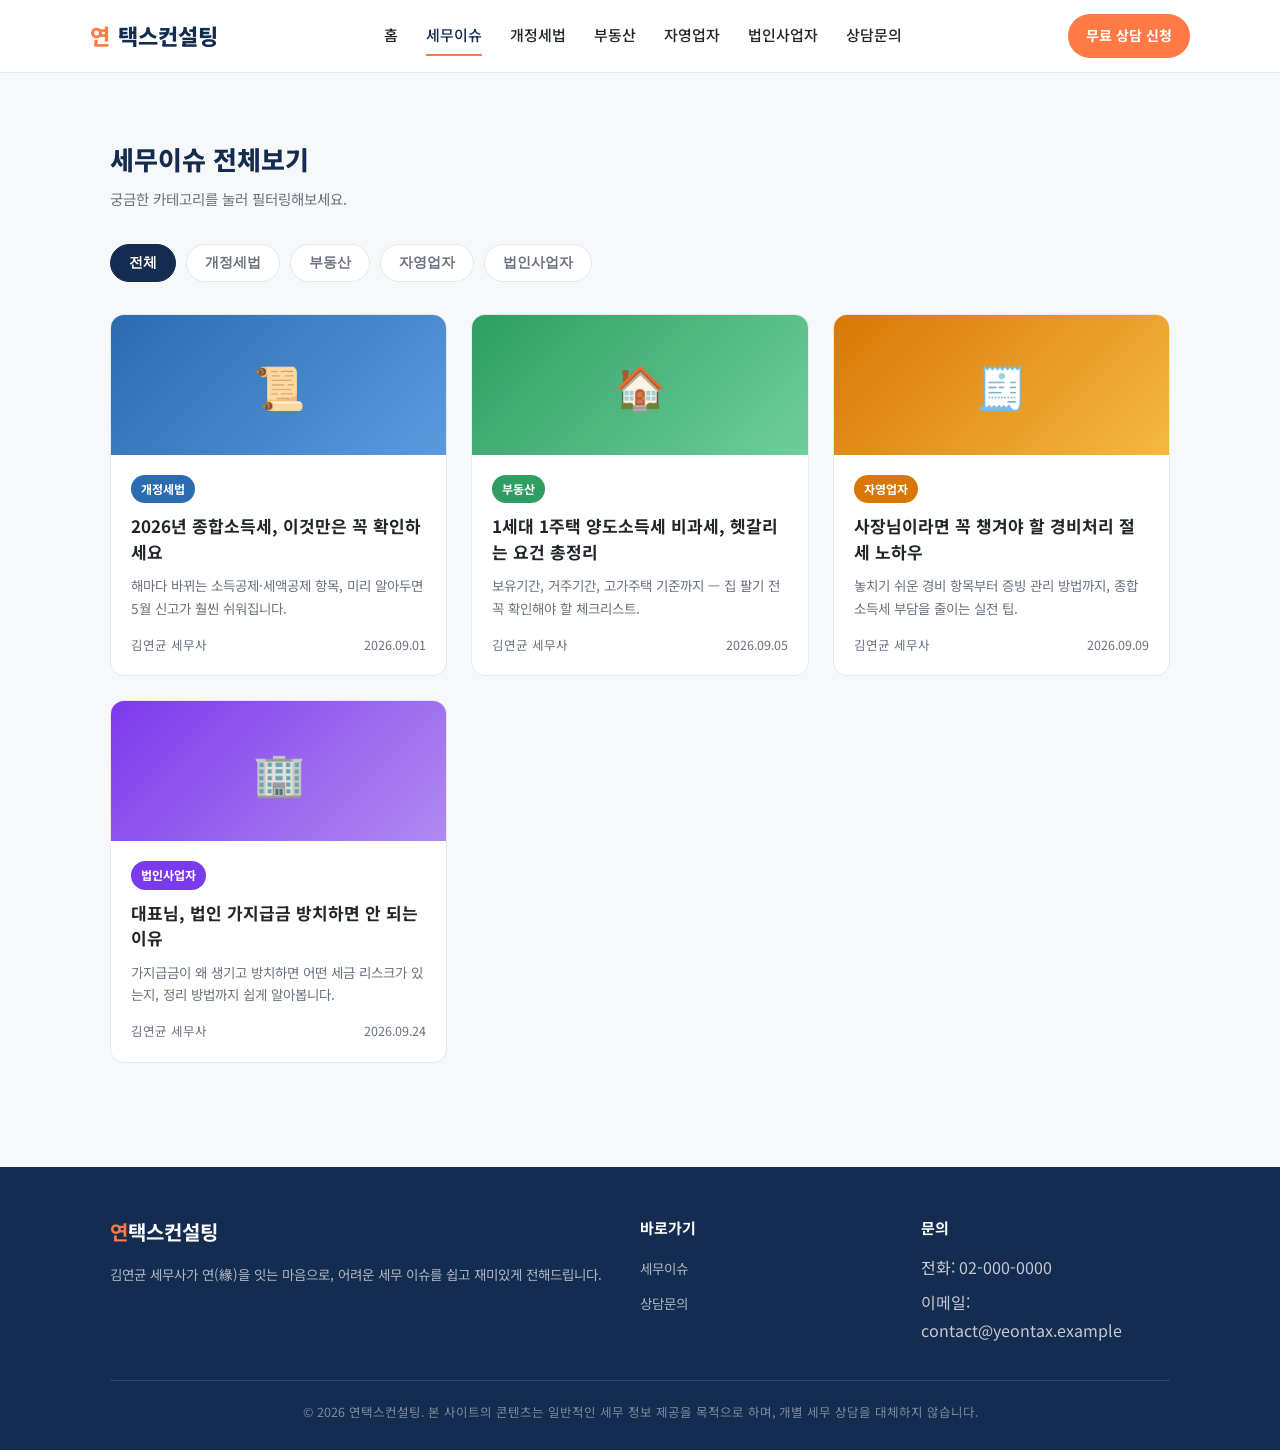
==== commit b599bd77: "법인 가지급금 관련 신규 블로그 글 추가 법인사업자 카테고리의 가지급금 리스크와 정리 방법을 다루는 새 글(post-4)을 추가하고 blog.html, index.html 목록을 " ====
--- a/blog.html
+++ b/blog.html
@@ -76,13 +76,14 @@
           <div class="post-meta"><span>김연균 세무사</span><span>2026.09.09</span></div>
         </div>
       </a>
+
       <a class="post-card" href="posts/post-4.html" data-category="corp">
         <div class="post-thumb thumb-corp">🏢</div>
         <div class="post-body">
           <span class="tag tag-corp">법인사업자</span>
-          <h3>법인 배당, 무작정 미루기만 하면 안 되는 이유</h3>
-          <p class="excerpt">이익잉여금을 쌓아두기만 하는 법인이 알아야 할 배당의 기본 구조와 세금 체크포인트.</p>
-          <div class="post-meta"><span>김연균 세무사</span><span>2026.09.23</span></div>
+          <h3>대표님, 법인 가지급금 방치하면 안 되는 이유</h3>
+          <p class="excerpt">가지급금이 왜 생기고 방치하면 어떤 세금 리스크가 있는지, 정리 방법까지 쉽게 알아봅니다.</p>
+          <div class="post-meta"><span>김연균 세무사</span><span>2026.09.24</span></div>
         </div>
       </a>
 
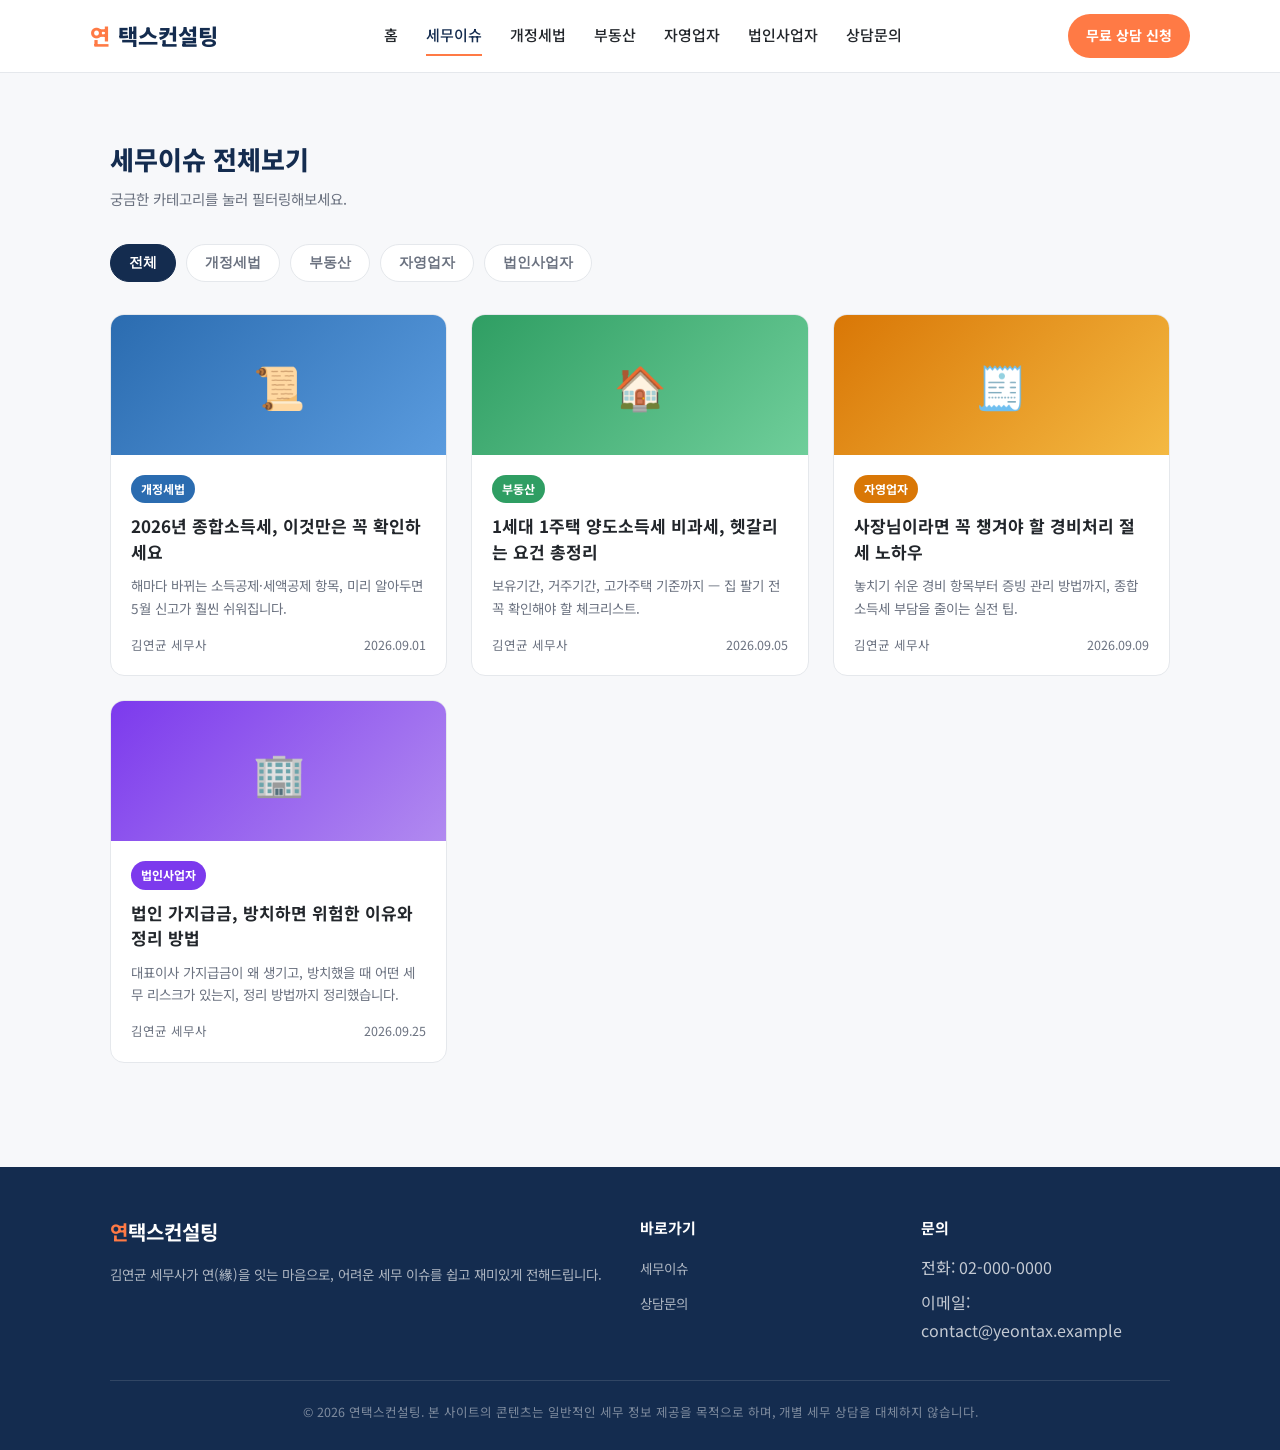
==== commit bebdfe9e: "Add blog post: 법인 가지급금 정리 방법 (법인사업자) 가지급금이 왜 생기는지, 방치했을 때의 세무 리스크(인정이자, 손금불산입, 상여처분)와 정리 방법을 설명하는 신규" ====
--- a/blog.html
+++ b/blog.html
@@ -81,9 +81,9 @@
         <div class="post-thumb thumb-corp">🏢</div>
         <div class="post-body">
           <span class="tag tag-corp">법인사업자</span>
-          <h3>대표님, 법인 가지급금 방치하면 안 되는 이유</h3>
-          <p class="excerpt">가지급금이 왜 생기고 방치하면 어떤 세금 리스크가 있는지, 정리 방법까지 쉽게 알아봅니다.</p>
-          <div class="post-meta"><span>김연균 세무사</span><span>2026.09.24</span></div>
+          <h3>법인 가지급금, 방치하면 위험한 이유와 정리 방법</h3>
+          <p class="excerpt">대표이사 가지급금이 왜 생기고, 방치했을 때 어떤 세무 리스크가 있는지, 정리 방법까지 정리했습니다.</p>
+          <div class="post-meta"><span>김연균 세무사</span><span>2026.09.25</span></div>
         </div>
       </a>
 
